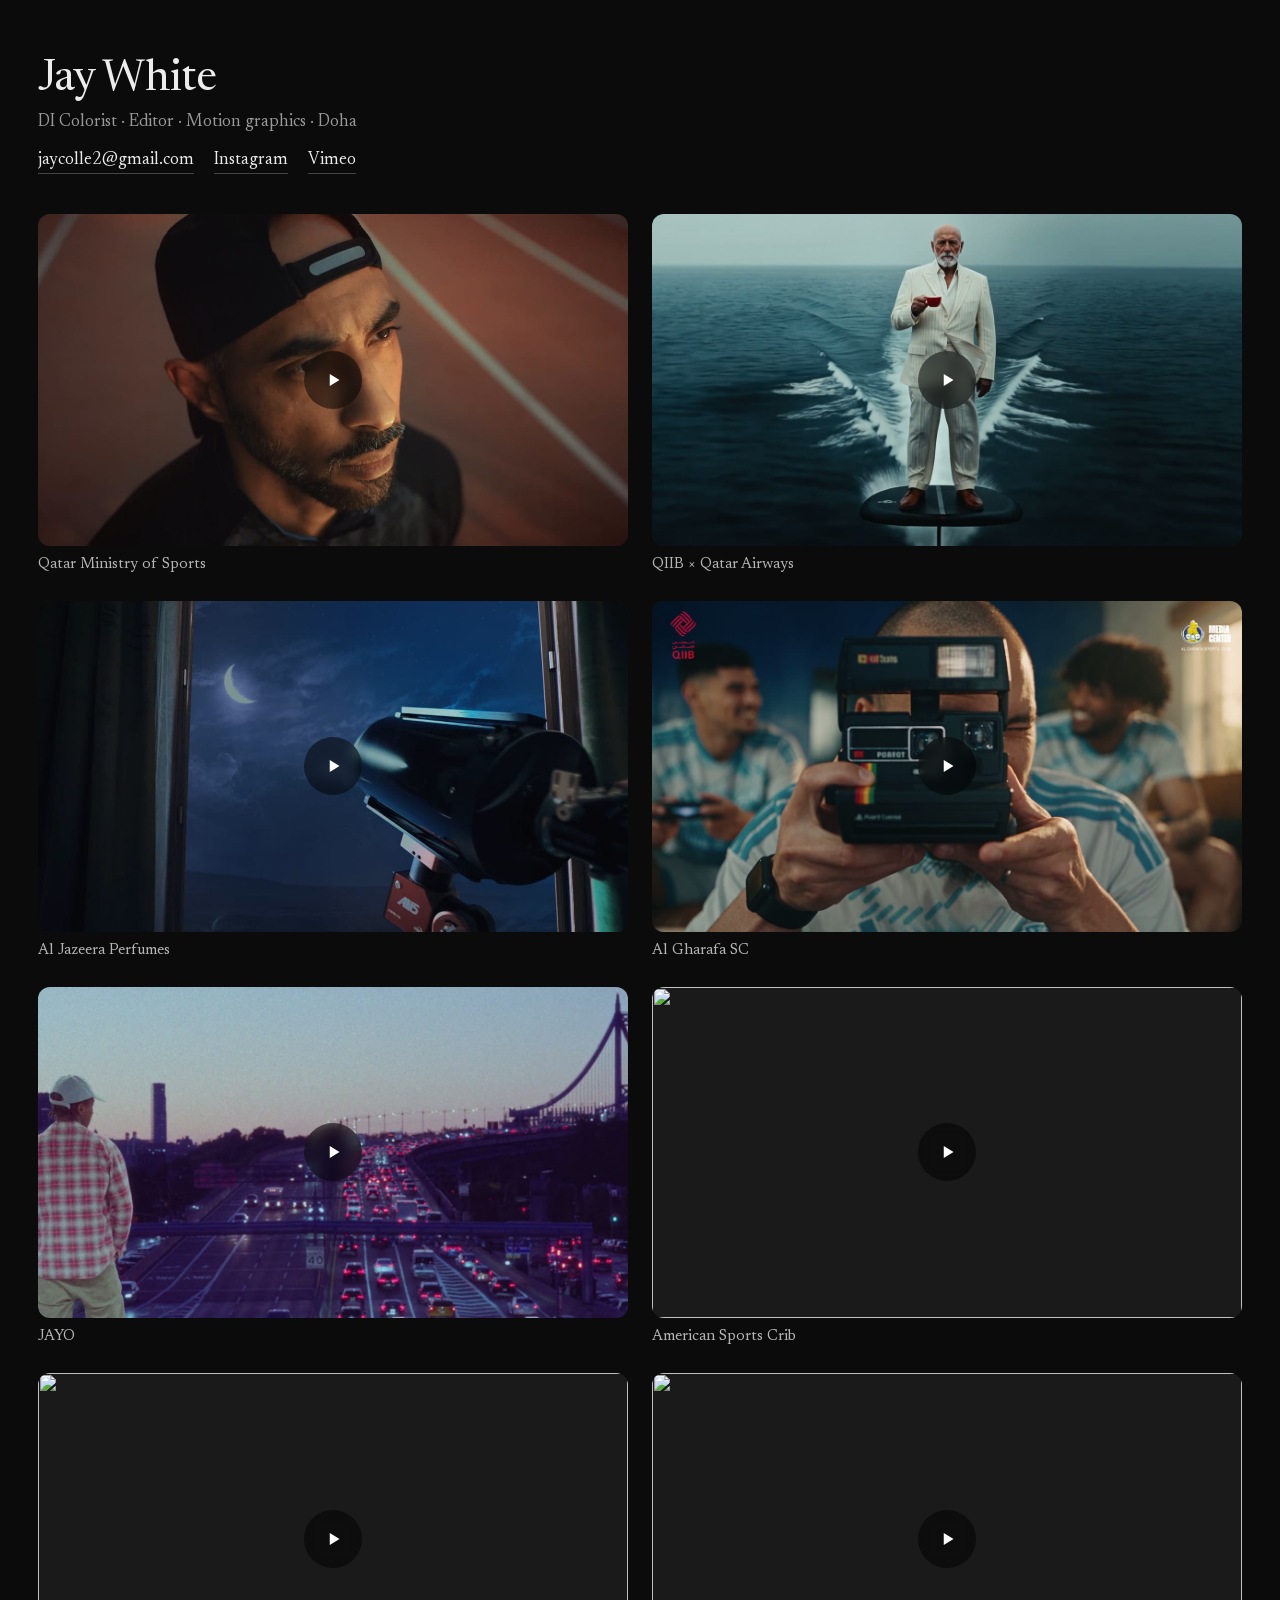
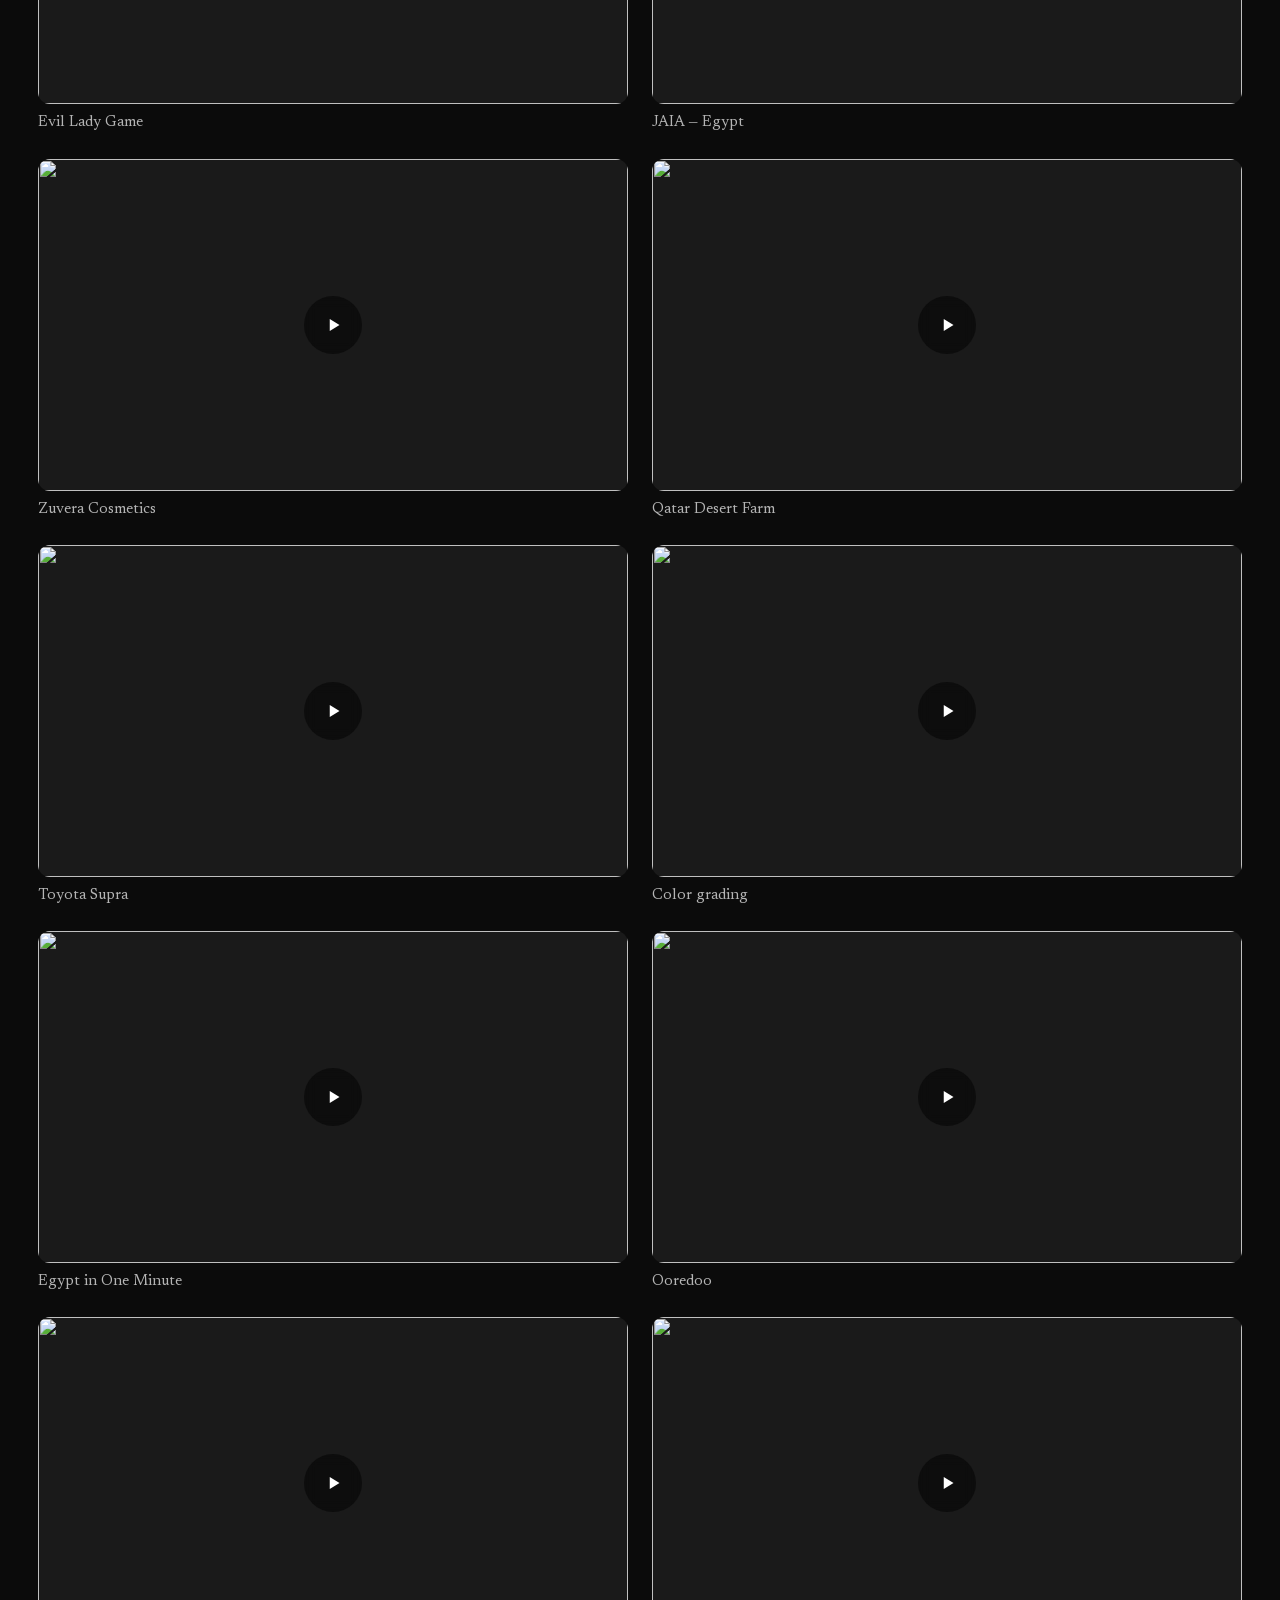
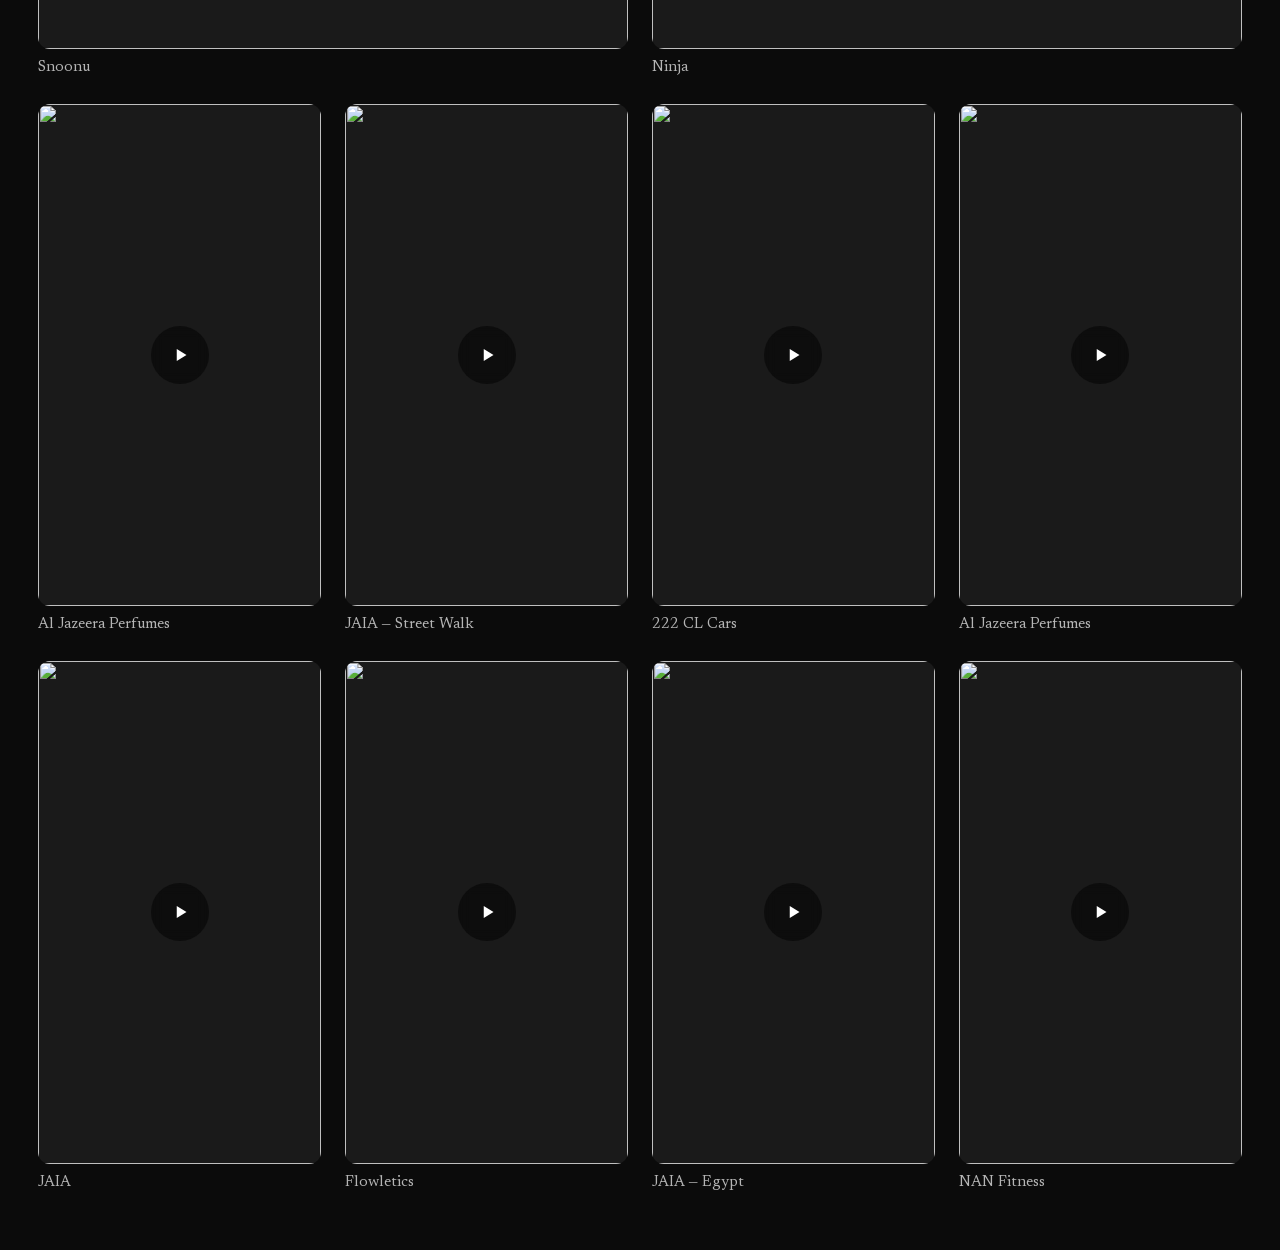
==== index.html @ ec95361b "Jay White — work page" ====
<!doctype html>
<html lang="en">
<head>
  <meta charset="utf-8">
  <meta name="viewport" content="width=device-width, initial-scale=1, viewport-fit=cover">
  <title>Jay White — Work</title>
  <meta name="description" content="Work by Jay White, DI colorist, editor and motion designer in Doha.">
  <meta name="theme-color" content="#0b0b0b">
  <meta property="og:title" content="Jay White — Work">
  <meta property="og:description" content="DI colorist, editor and motion designer in Doha.">
  <meta property="og:image" content="media/share.jpg">
  <link rel="icon" href="data:image/svg+xml,%3Csvg xmlns='http://www.w3.org/2000/svg' viewBox='0 0 64 64'%3E%3Crect width='64' height='64' rx='16' fill='%230b0b0b'/%3E%3Ctext x='32' y='44' font-family='Georgia,serif' font-size='36' text-anchor='middle' fill='%23ececec'%3EJ%3C/text%3E%3C/svg%3E">
  <link rel="stylesheet" href="css/site.css?v=10">
</head>
<body>
  <header class="top">
    <h1>Jay White</h1>
    <p>DI Colorist · Editor · Motion graphics · Doha</p>
    <p class="links">
      <a href="#" data-mail>jaycolle2@gmail.com</a>
      <a href="#" data-ig-link>Instagram</a>
      <a href="#" data-vimeo-link>Vimeo</a>
    </p>
  </header>

  <main>
    <div class="grid grid--wide" data-list="wide"></div>
    <div class="grid grid--tall" data-list="tall"></div>
  </main>

  <script src="js/data.js?v=10"></script>
  <script src="js/vimeo-snapshot.js?v=10"></script>
  <script src="js/site.js?v=10"></script>
</body>
</html>
---- css/site.css ----
/* Jay White — work. Plain page: name, contacts, videos. */

@font-face {
  font-family: "Newsreader";
  src: url("../fonts/newsreader.woff2") format("woff2");
  font-weight: 200 800; font-style: normal; font-display: swap;
}

* { box-sizing: border-box; }
html { -webkit-text-size-adjust: 100%; }
body {
  margin: 0;
  background: #0b0b0b;
  color: #ececec;
  font-family: "Newsreader", Georgia, serif;
  font-size: 17px;
  line-height: 1.5;
  -webkit-font-smoothing: antialiased;
}
a { color: inherit; }

.top, main { max-width: 1400px; margin: 0 auto; padding: 0 clamp(14px, 3vw, 40px); }

.top { padding-top: clamp(28px, 5vw, 56px); padding-bottom: clamp(24px, 4vw, 40px); }
.top h1 { margin: 0; font-size: clamp(30px, 4vw, 44px); font-weight: 400; letter-spacing: -0.02em; line-height: 1.1; }
.top p { margin: 6px 0 0; color: #9a9a9a; }
.top .links { display: flex; flex-wrap: wrap; gap: 6px 20px; margin-top: 12px; }
.top .links a { color: #ececec; text-decoration: none; border-bottom: 1px solid #444; }
.top .links a:hover { border-bottom-color: #ececec; }

.grid { display: grid; gap: clamp(14px, 2vw, 24px); }
.grid--wide { grid-template-columns: repeat(2, minmax(0, 1fr)); }
.grid--tall { grid-template-columns: repeat(4, minmax(0, 1fr)); margin-top: clamp(14px, 2vw, 24px); padding-bottom: 56px; }

.v { margin: 0; min-width: 0; }
.v__frame {
  position: relative; width: 100%; aspect-ratio: 16 / 9;
  border-radius: 12px; overflow: hidden; background: #1a1a1a;
}
.grid--tall .v__frame { aspect-ratio: 9 / 16; }
.v__frame > img, .v__frame > iframe, .v__frame > video {
  position: absolute; inset: 0; width: 100%; height: 100%; border: 0; object-fit: cover;
}
.v__frame > video { object-fit: contain; background: #000; }
.v__start { position: absolute; inset: 0; width: 100%; height: 100%; padding: 0; border: 0; background: none; cursor: pointer; }
.v__start::after { /* play button */
  content: ""; position: absolute; left: 50%; top: 50%; width: 58px; height: 58px; margin: -29px 0 0 -29px;
  border-radius: 50%; background: rgba(0, 0, 0, 0.5) url("data:image/svg+xml,%3Csvg xmlns='http://www.w3.org/2000/svg' viewBox='0 0 24 24'%3E%3Cpath d='M9 6.5v11l9-5.5z' fill='%23fff'/%3E%3C/svg%3E") center / 26px no-repeat;
  -webkit-backdrop-filter: blur(6px); backdrop-filter: blur(6px);
}
.v__start:focus-visible { outline: 2px solid #fff; outline-offset: -2px; border-radius: 12px; }
.v figcaption { margin-top: 8px; font-size: 15px; color: #b5b5b5; }

@media (max-width: 900px) {
  .grid--tall { grid-template-columns: repeat(2, minmax(0, 1fr)); }
}
@media (max-width: 640px) {
  .grid--wide { grid-template-columns: 1fr; }
}
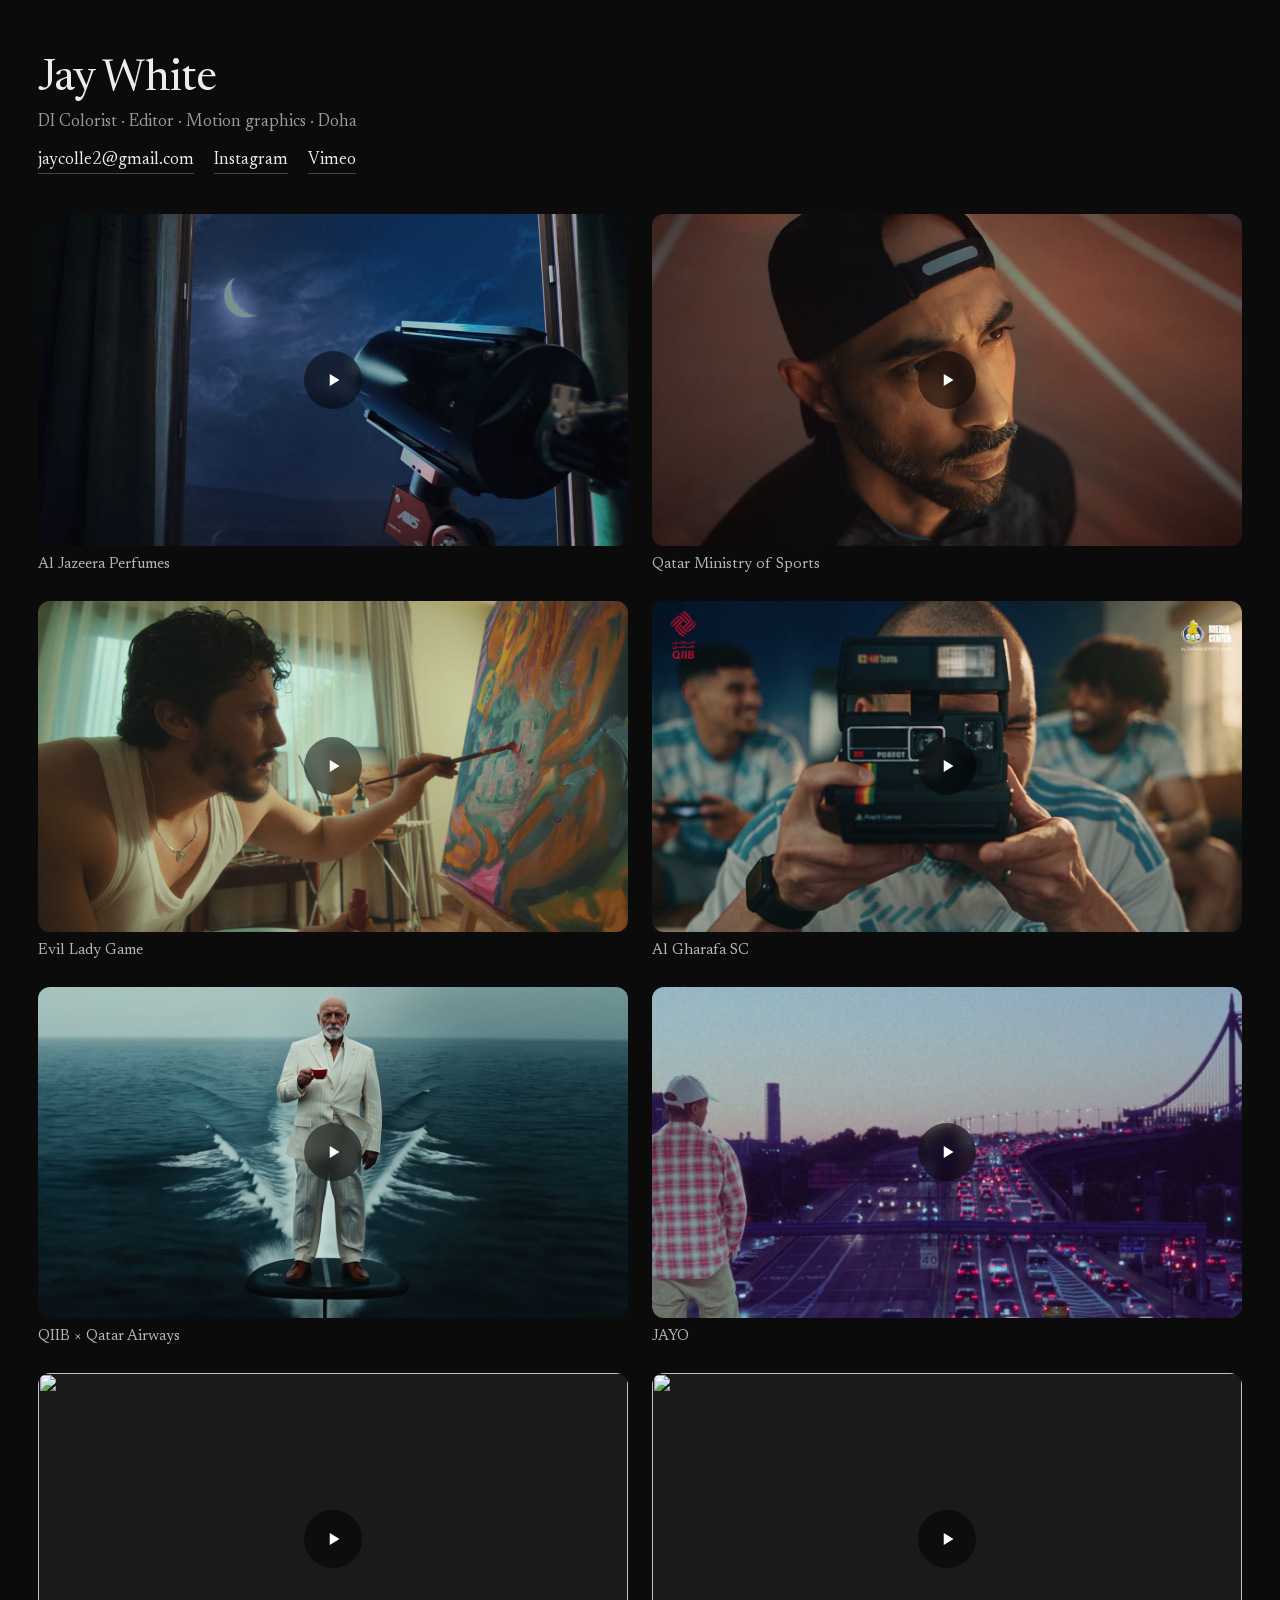
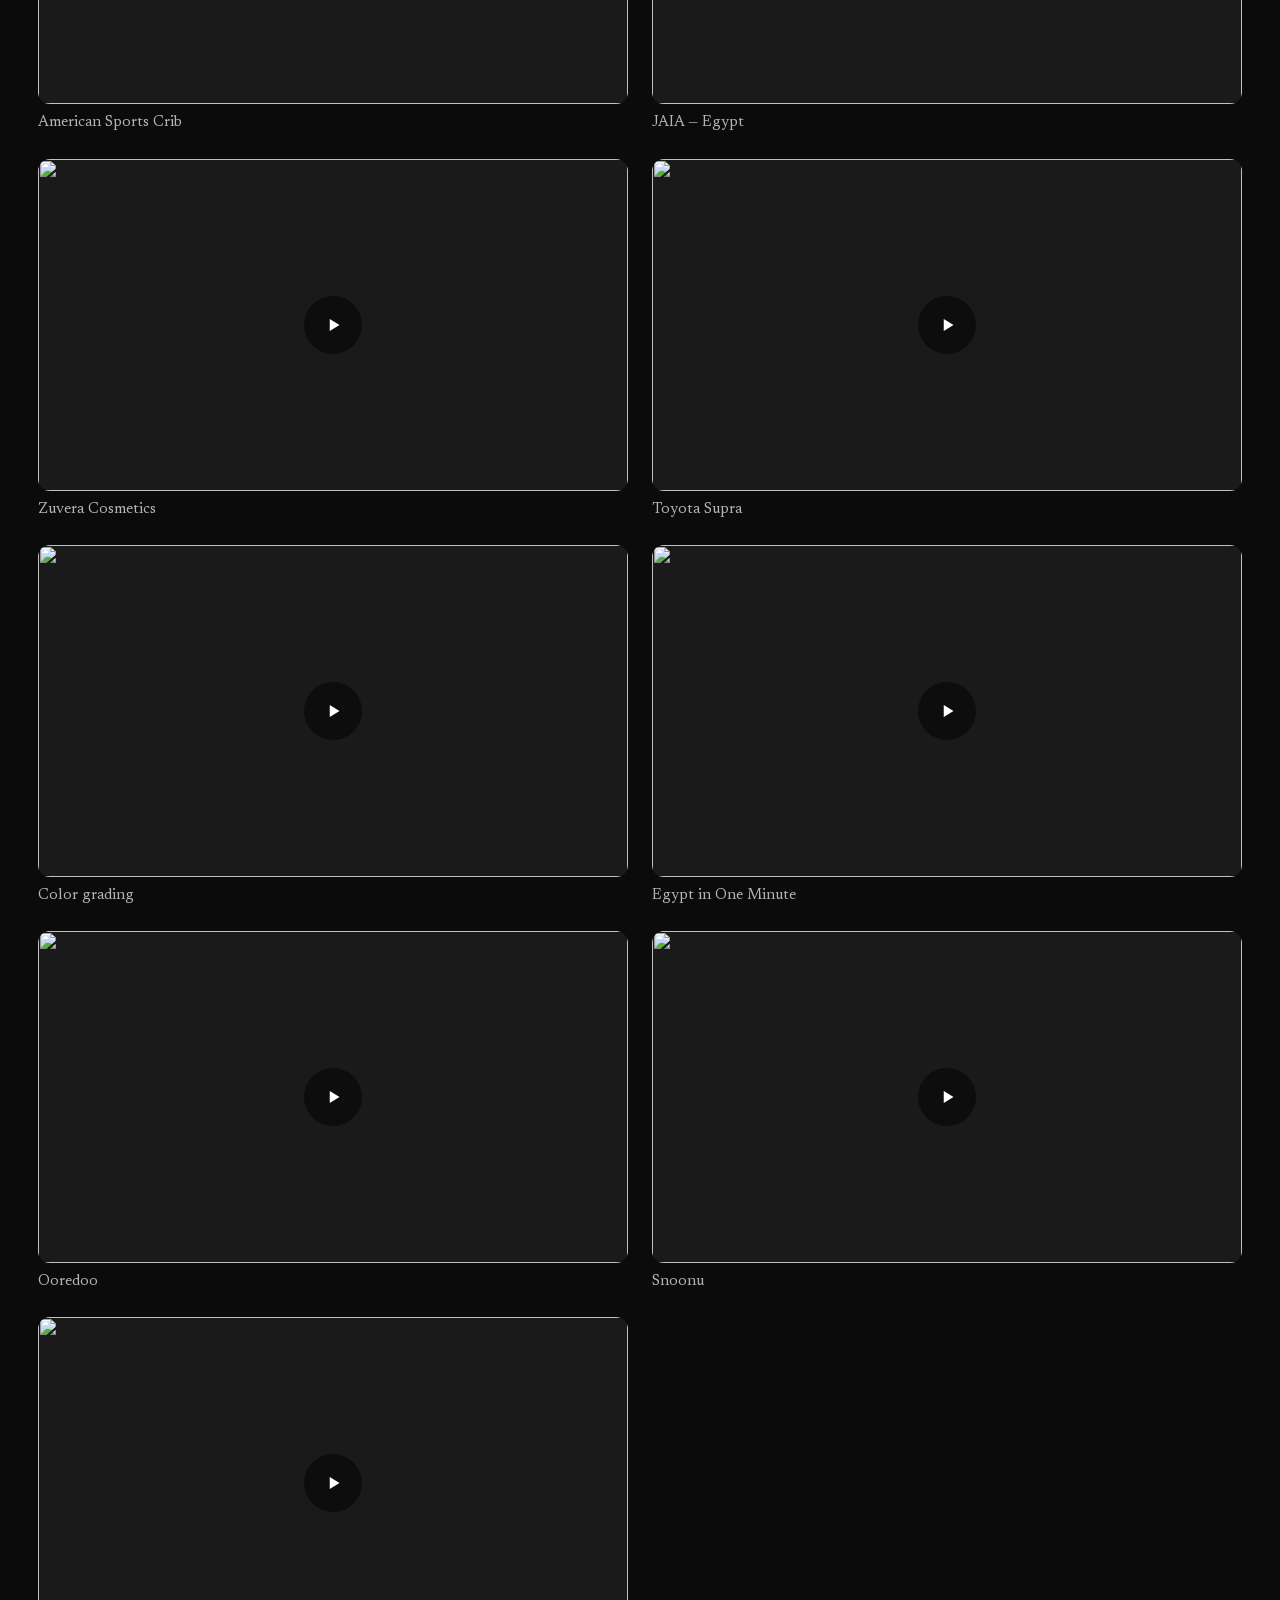
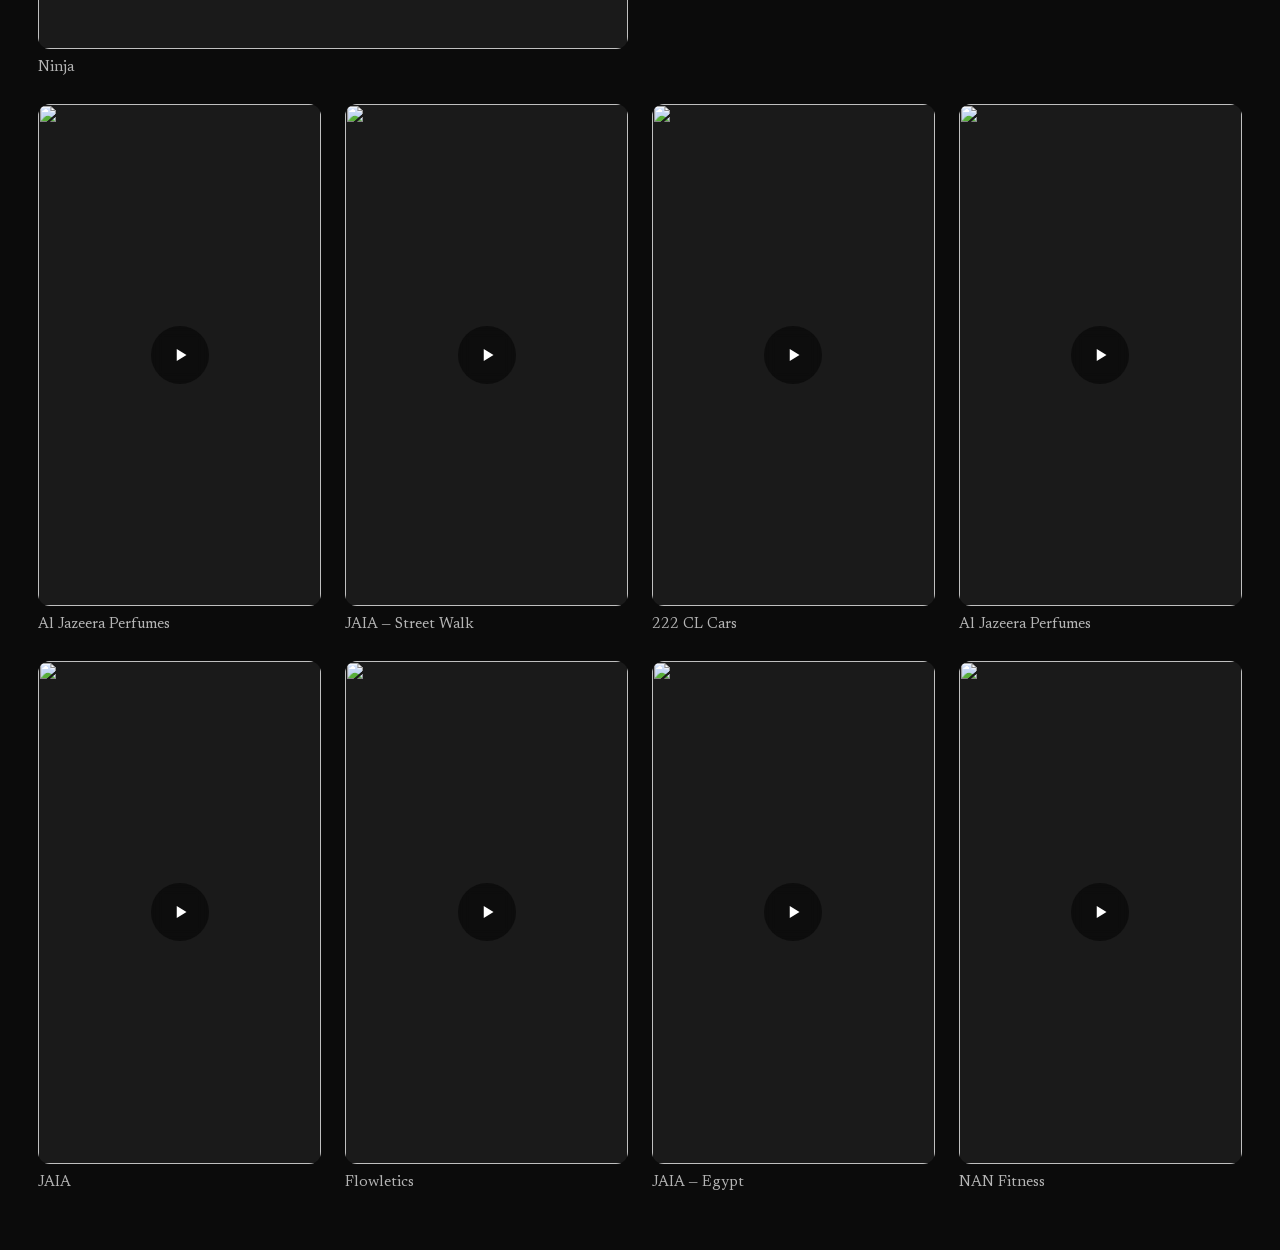
==== commit 96d8f09d: "New order, drop Desert Farm, new Evil Lady Game picture, options page" ====
--- a/index.html
+++ b/index.html
@@ -10,7 +10,7 @@
   <meta property="og:description" content="DI colorist, editor and motion designer in Doha.">
   <meta property="og:image" content="media/share.jpg">
   <link rel="icon" href="data:image/svg+xml,%3Csvg xmlns='http://www.w3.org/2000/svg' viewBox='0 0 64 64'%3E%3Crect width='64' height='64' rx='16' fill='%230b0b0b'/%3E%3Ctext x='32' y='44' font-family='Georgia,serif' font-size='36' text-anchor='middle' fill='%23ececec'%3EJ%3C/text%3E%3C/svg%3E">
-  <link rel="stylesheet" href="css/site.css?v=10">
+  <link rel="stylesheet" href="css/site.css?v=11">
 </head>
 <body>
   <header class="top">
@@ -28,8 +28,8 @@
     <div class="grid grid--tall" data-list="tall"></div>
   </main>
 
-  <script src="js/data.js?v=10"></script>
-  <script src="js/vimeo-snapshot.js?v=10"></script>
-  <script src="js/site.js?v=10"></script>
+  <script src="js/data.js?v=11"></script>
+  <script src="js/vimeo-snapshot.js?v=11"></script>
+  <script src="js/site.js?v=11"></script>
 </body>
 </html>
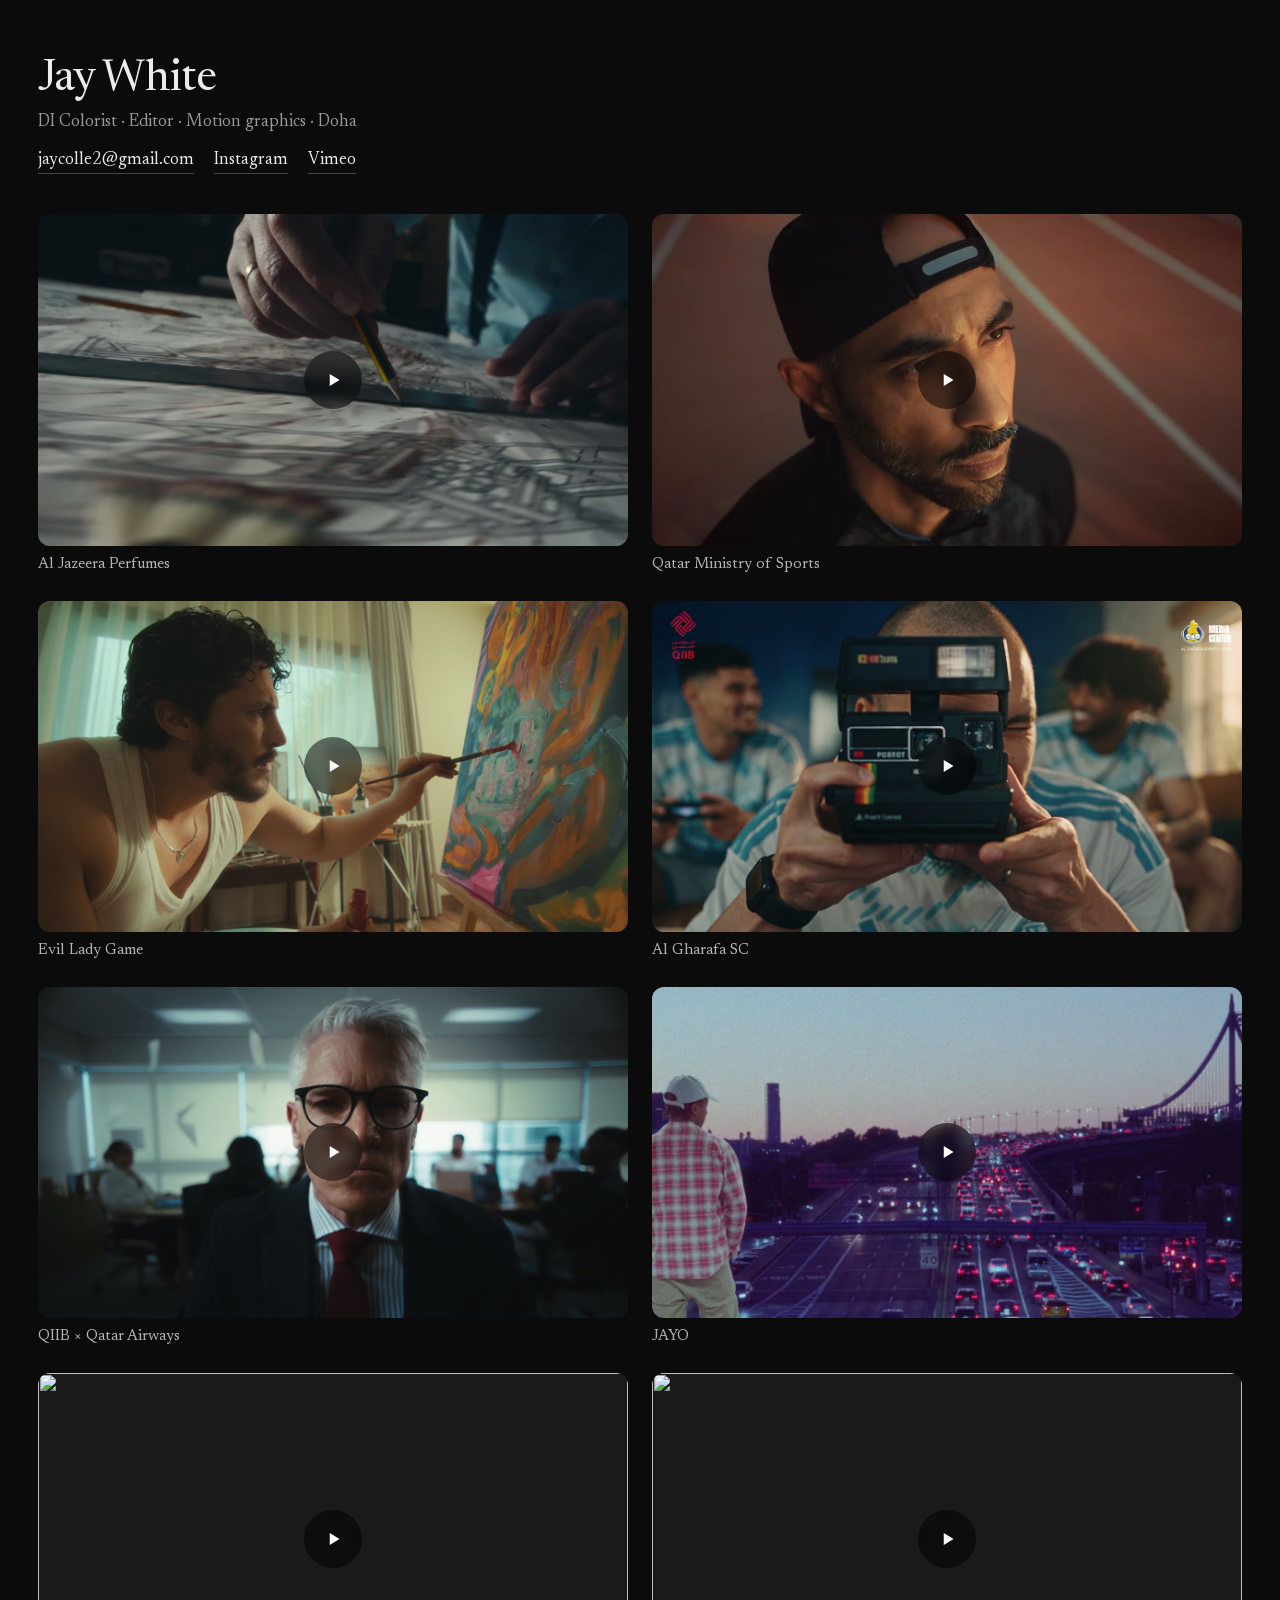
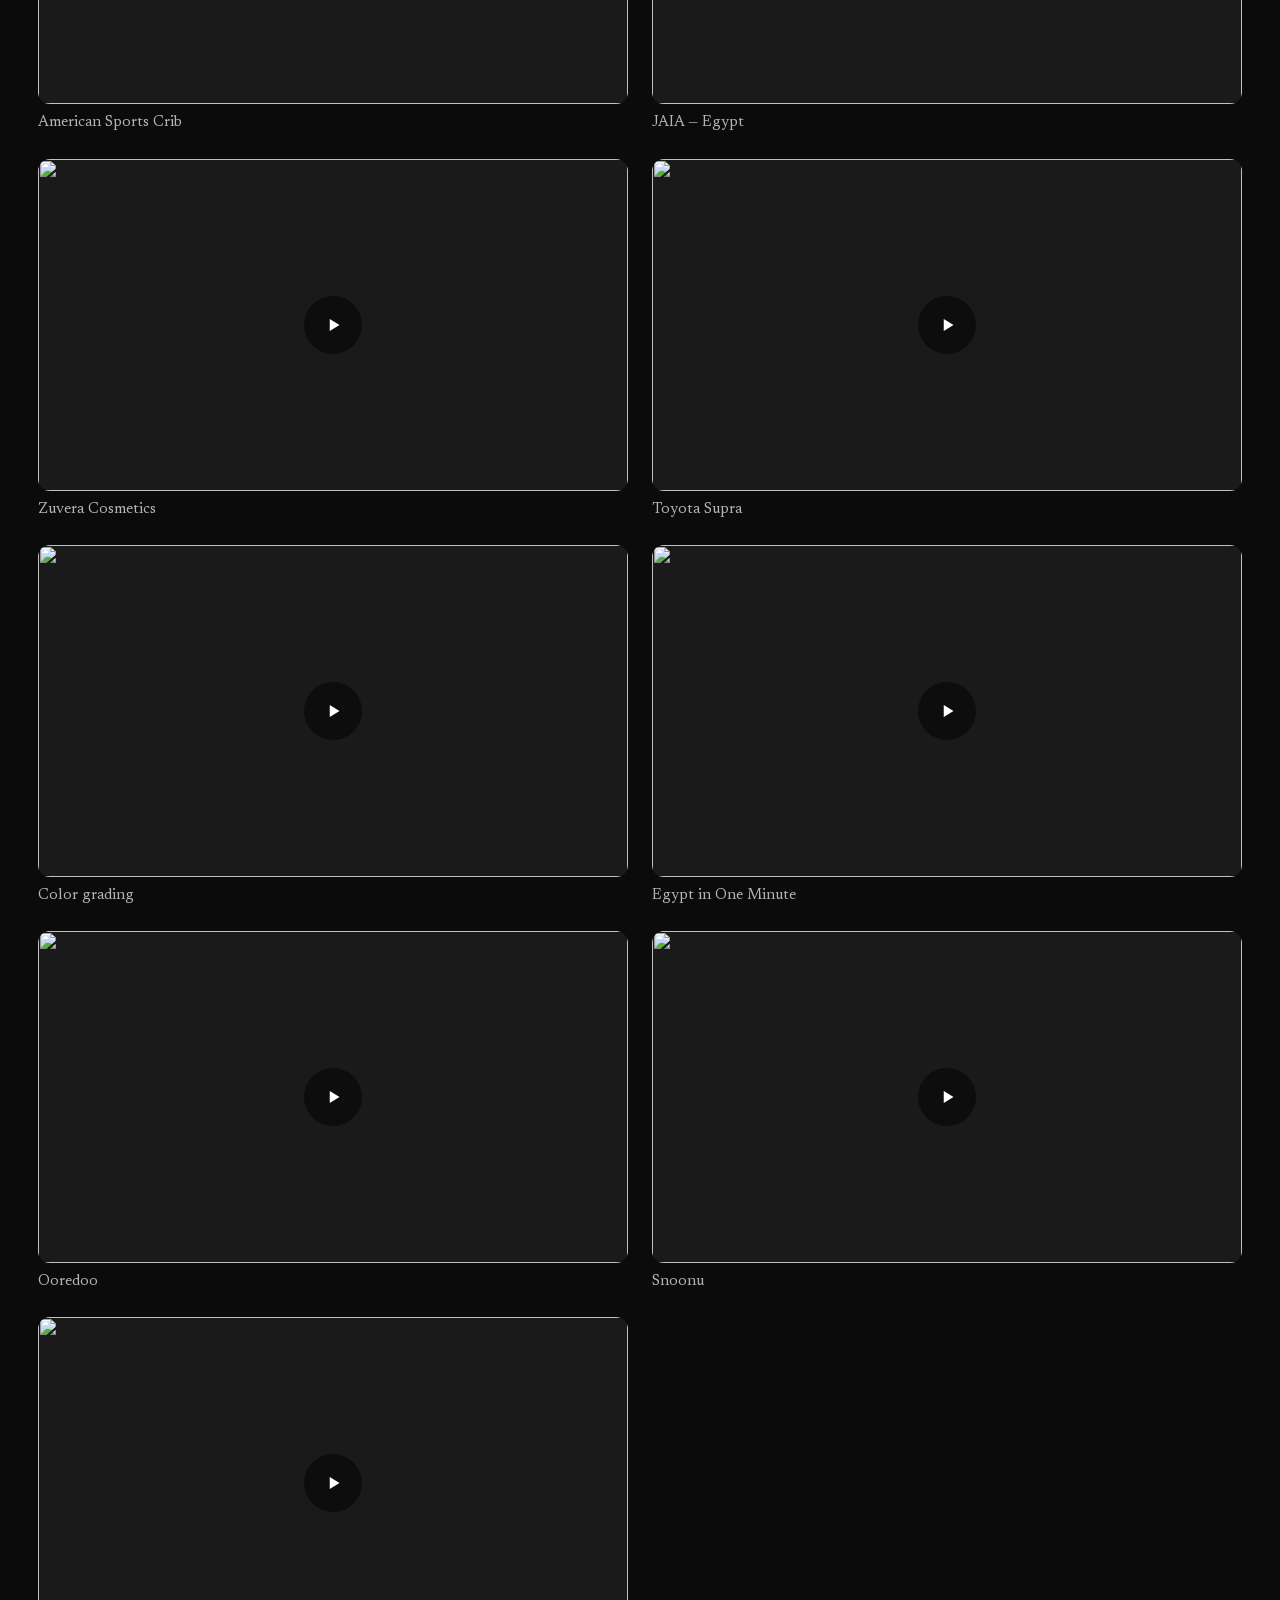
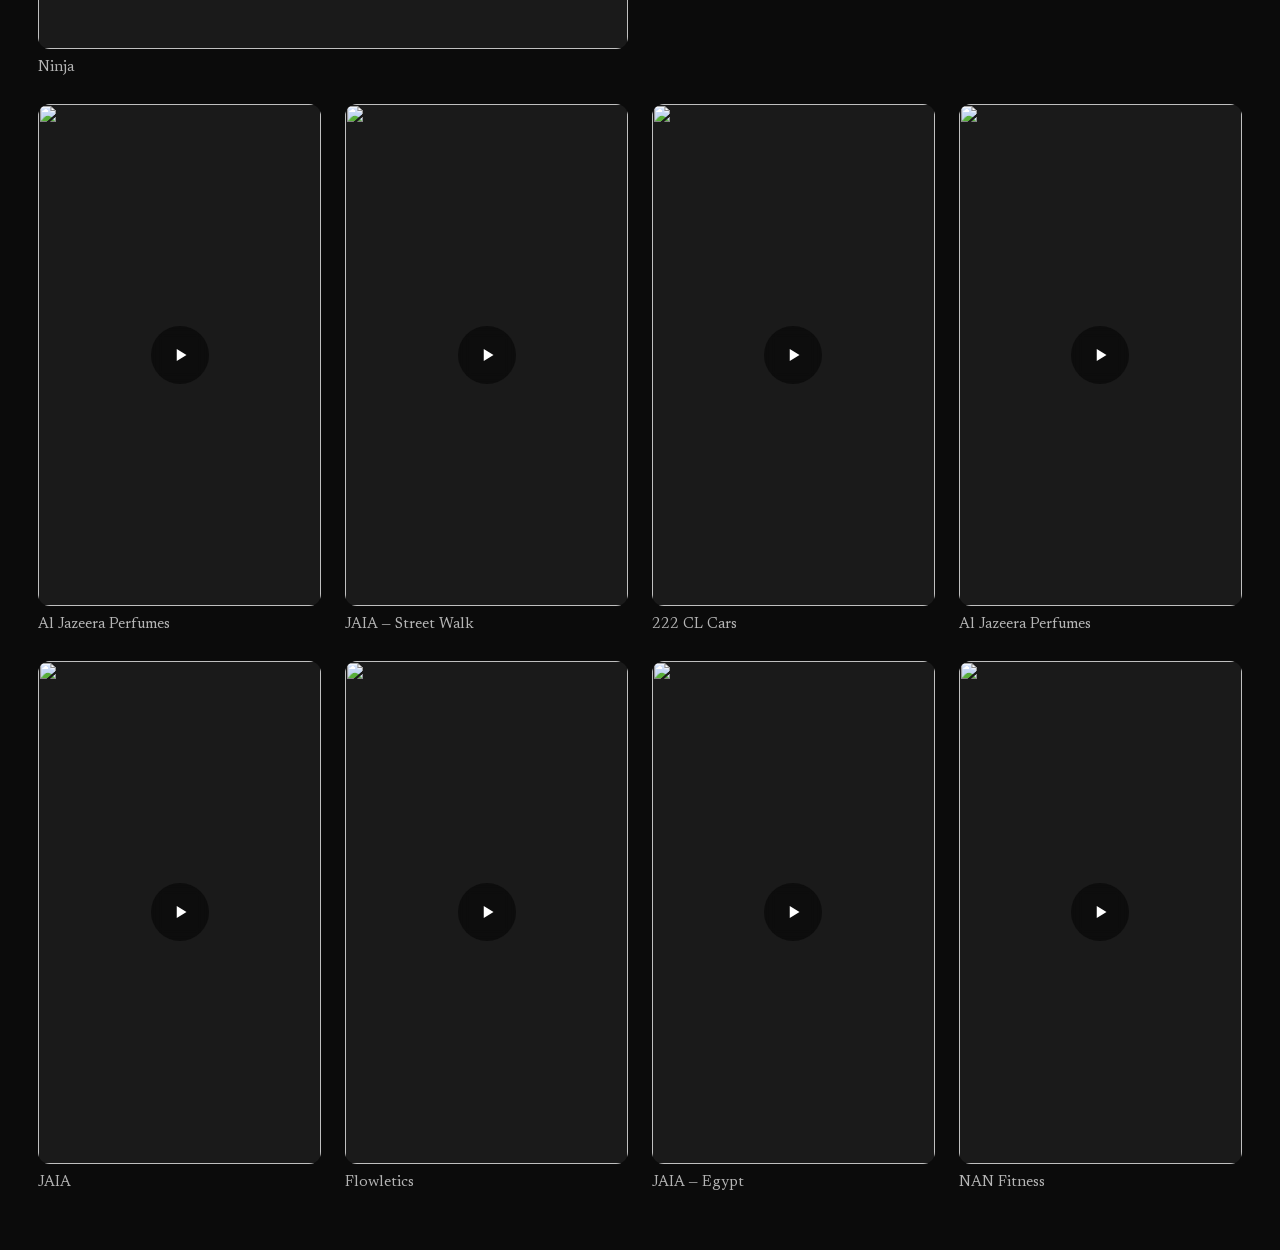
==== commit b3125306: "New QIIB and Al Jazeera pictures, keep original header, remove options page" ====
--- a/index.html
+++ b/index.html
@@ -10,7 +10,7 @@
   <meta property="og:description" content="DI colorist, editor and motion designer in Doha.">
   <meta property="og:image" content="media/share.jpg">
   <link rel="icon" href="data:image/svg+xml,%3Csvg xmlns='http://www.w3.org/2000/svg' viewBox='0 0 64 64'%3E%3Crect width='64' height='64' rx='16' fill='%230b0b0b'/%3E%3Ctext x='32' y='44' font-family='Georgia,serif' font-size='36' text-anchor='middle' fill='%23ececec'%3EJ%3C/text%3E%3C/svg%3E">
-  <link rel="stylesheet" href="css/site.css?v=11">
+  <link rel="stylesheet" href="css/site.css?v=12">
 </head>
 <body>
   <header class="top">
@@ -28,8 +28,8 @@
     <div class="grid grid--tall" data-list="tall"></div>
   </main>
 
-  <script src="js/data.js?v=11"></script>
-  <script src="js/vimeo-snapshot.js?v=11"></script>
-  <script src="js/site.js?v=11"></script>
+  <script src="js/data.js?v=12"></script>
+  <script src="js/vimeo-snapshot.js?v=12"></script>
+  <script src="js/site.js?v=12"></script>
 </body>
 </html>
